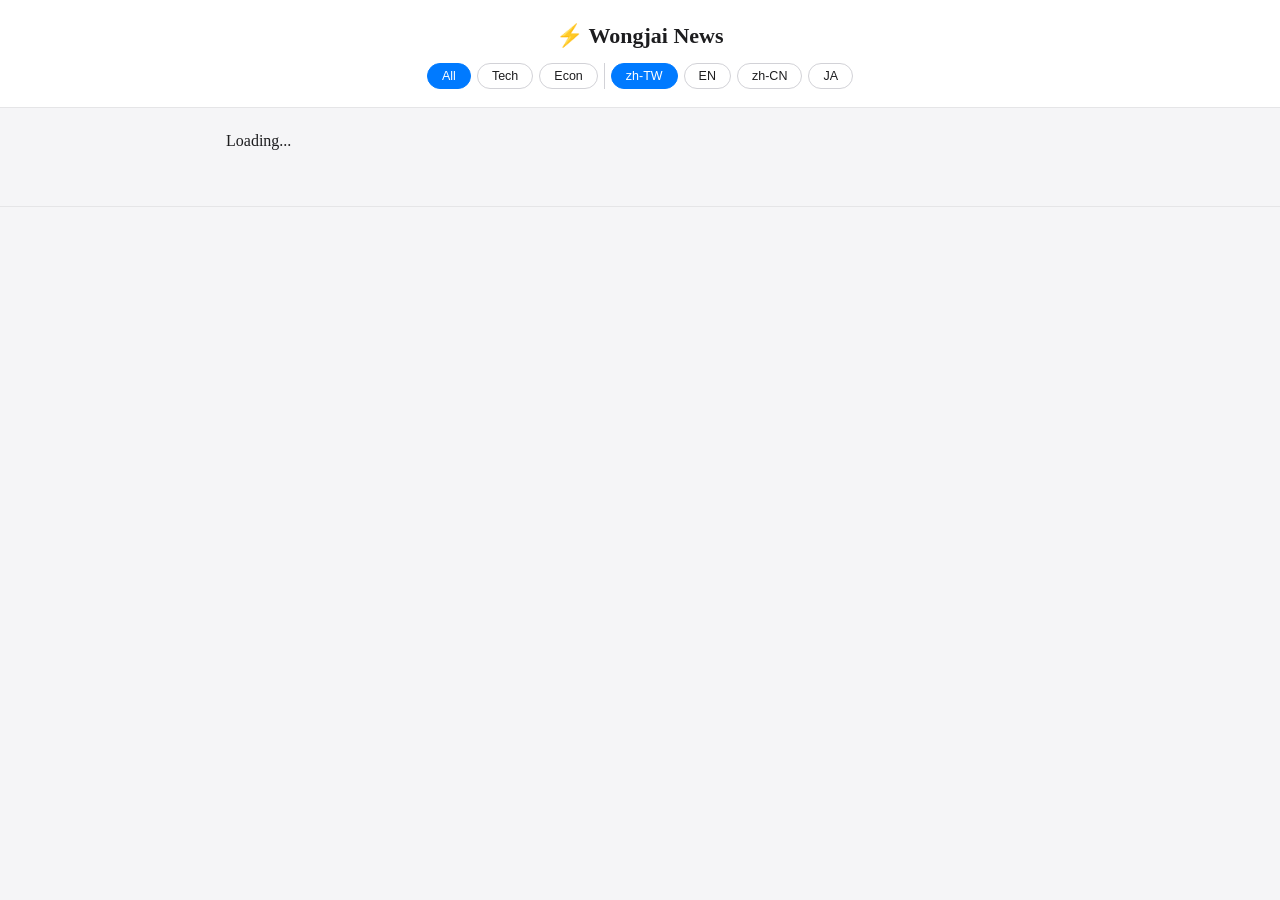
==== static/index.html @ 0414ceef "news pipeline v13 deploy 2026-05-12_22:09" ====
<!DOCTYPE html>
<html lang="zh-TW">
<head>
<meta charset="UTF-8">
<meta name="viewport" content="width=device-width,initial-scale=1">
<title>Wongjai News</title>
<link rel="icon" href="data:image/svg+xml,%3Csvg xmlns='http://www.w3.org/2000/svg' viewBox='0 0 100 100'%3E%3Ctext y='.9em' font-size='90'%3E%E2%9A%A1%3C/text%3E%3C/svg%3E">
<style>
*{margin:0;padding:0;box-sizing:border-box}
:root{--bg:#f5f5f7;--c1:#fff;--tx:#1d1d1f;--mt:#86868b;--ac:#007aff;--r:12px}
body{font:-apple-system,BlinkMacSystemFont,'segoe ui','noto sans tc',sans-serif;background:var(--bg);color:var(--tx);line-height:1.6}
.hd{background:var(--c1);border-bottom:1px solid #e5e5e7;padding:18px 16px;text-align:center;position:sticky;top:0;z-index:100}
.hd h1{font-size:22px;margin-bottom:2px}.hd .ht{color:var(--mt);font-size:12px;margin-bottom:10px}
.ct{display:flex;justify-content:center;gap:6px;flex-wrap:wrap}
.b{padding:5px 14px;border:1px solid #d2d2d7;border-radius:20px;background:var(--c1);color:var(--tx);font-size:12.5px;cursor:pointer;transition:all .15s}
.b:hover{background:#e5e5ea}.b.a{background:var(--ac);color:#fff;border-color:var(--ac)}
.dv{width:1px;background:#d2d2d7;align-self:stretch}
.w{max-width:860px;margin:0 auto;padding:20px 16px}
.sc{margin-bottom:36px}.sh{background:var(--tx);color:#fff;padding:10px 18px;border-radius:var(--r);font-size:16px;font-weight:700;margin-bottom:14px}
.nc{background:var(--c1);border-radius:var(--r);padding:14px 18px;margin-bottom:8px;box-shadow:0 1px 3px rgba(0,0,0,.08)}
.nt{display:flex;align-items:center;gap:8px;margin-bottom:6px;flex-wrap:wrap}.nn{width:26px;height:26px;background:var(--ac);color:#fff;border-radius:50%;display:flex;align-items:center;justify-content:center;font-size:11px;font-weight:700;flex-shrink:0}
.na{flex:1;font-size:14.5px;font-weight:600;color:var(--ac);text-decoration:none;word-break:break-word}.na:hover{text-decoration:underline}
.ti{color:var(--mt);font-size:11px;flex-shrink:0;white-space:nowrap}.su{font-size:12.5px;color:var(--tx);margin:6px 0 4px;line-height:1.55}.so{color:var(--mt);font-size:11px}
.em{text-align:center;color:var(--mt);padding:60px 20px;font-size:14px}.ft{text-align:center;padding:16px;color:var(--mt);font-size:11px;border-top:1px solid #e5e5e7;margin-top:32px}
@media(max-width:600px){.hd h1{font-size:18px}.na{font-size:13px}.su{font-size:12px}}
</style>
</head>
<body>
<div class="hd">
  <h1>&#9889; Wongjai News</h1>
  <div class="ht" id="ht"></div>
  <div class="ct">
    <button class="b a" onclick="FC('all')" id="b0">All</button>
    <button class="b" onclick="FC('tech')" id="b1">Tech</button>
    <button class="b" onclick="FC('econ')" id="b2">Econ</button>
    <div class="dv"></div>
    <button class="b a" onclick="SL('zh')" id="lz">zh-TW</button>
    <button class="b" onclick="SL('en')" id="le">EN</button>
    <button class="b" onclick="SL('zcn')" id="lc">zh-CN</button>
    <button class="b" onclick="SL('ja')" id="lj">JA</button>
  </div>
</div>
<div class="w" id="app">Loading...</div>
<div class="ft" id="ft"></div>
<script>
(function(){
  var C='all',L='zh',D=[];
  function fmt(t){try{var d=new Date(+t);return d.toLocaleString('zh-TW',{timeZone:'Asia/Taipei',year:'numeric',month:'2-digit',day:'2-digit',hour:'2-digit',minute:'2-digit',hour12:false})}catch(e){return''}}
  function esc(s){return s?s.replace(/&/g,'&amp;').replace(/</g,'&lt;'):''}
  function render(){
    var f=D.filter(function(n){return C==='all'||n.cat===C}).filter(function(n){return n.t&&n.t[L]});
    f.sort(function(a,b){return(b.r||0)-(a.r||0)});
    var g={},o=C==='all'?['tech','econ']:[C],h='';
    f.forEach(function(n){if(!g[n.cat])g[n.cat]=[];g[n.cat].push(n)});
    o.forEach(function(c){if(!g[c])return;
      var lb={all:'All',tech:'Tech',econ:'Economy'};
      h+='<div class="sc"><div class="sh">'+lb[c]+' ('+g[c].length+')</div>';
      g[c].forEach(function(n,i){
        h+='<div class="nc"><div class="nt"><span class="nn">'+(i+1)+'</span><a class="na" href="'+esc(n.u)+'" target="_blank" rel="noopener">'+esc(n.t[L])+'</a><span class="ti">'+fmt(n.ti)+'</span></div><div class="su">'+esc((n.s&&n.s[L])||'')+'</div><div class="so">'+esc(n.so||'')+'</div></div>';
      });h+='</div>';});
    document.getElementById('app').innerHTML=h||'<div class="em">No news yet.</div>';
  }
  window.FC=function(c){C=c;['b0','b1','b2'].forEach(function(id,j){document.getElementById(id).classList.toggle('a',['all','tech','econ'][j]===c)});render()};
  window.SL=function(l){L=l;['lz','le','lc','lj'].forEach(function(id,j){document.getElementById(id).classList.toggle('a',['zh','en','zcn','ja'][j]===l)});render()};
  var now=new Date(),o={timeZone:'Asia/Taipei',year:'numeric',month:'2-digit',day:'2-digit',hour:'2-digit',minute:'2-digit',hour12:false};
  var ts=now.toLocaleString('zh-TW',o);
  document.getElementById('ht').textContent=ts;
  document.getElementById('ft').textContent=ts;
  fetch('data/news.json?t='+Date.now()).then(function(r){return r.json()}).then(function(d){
    D=d.map(function(n){return{cat:n.cat||'tech',t:{zh:n.title_zh||n.title_en,en:n.title_en,zcn:n.title_zcn||n.title_en,ja:n.title_ja||n.title_en},s:{zh:n.s_zh,n.en:n.s_en,zcn:n.s_zcn||n.s_en,ja:n.s_ja||n.s_en},so:n.so,u:n.url||'#',ti:n.time,r:parseFloat(n.rank||0)}});
    render();
  }).catch(function(e){document.getElementById('app').innerHTML='<div class="em">Failed to load: '+e.message+'</div>'});
})();
</script>
</body>
</html>
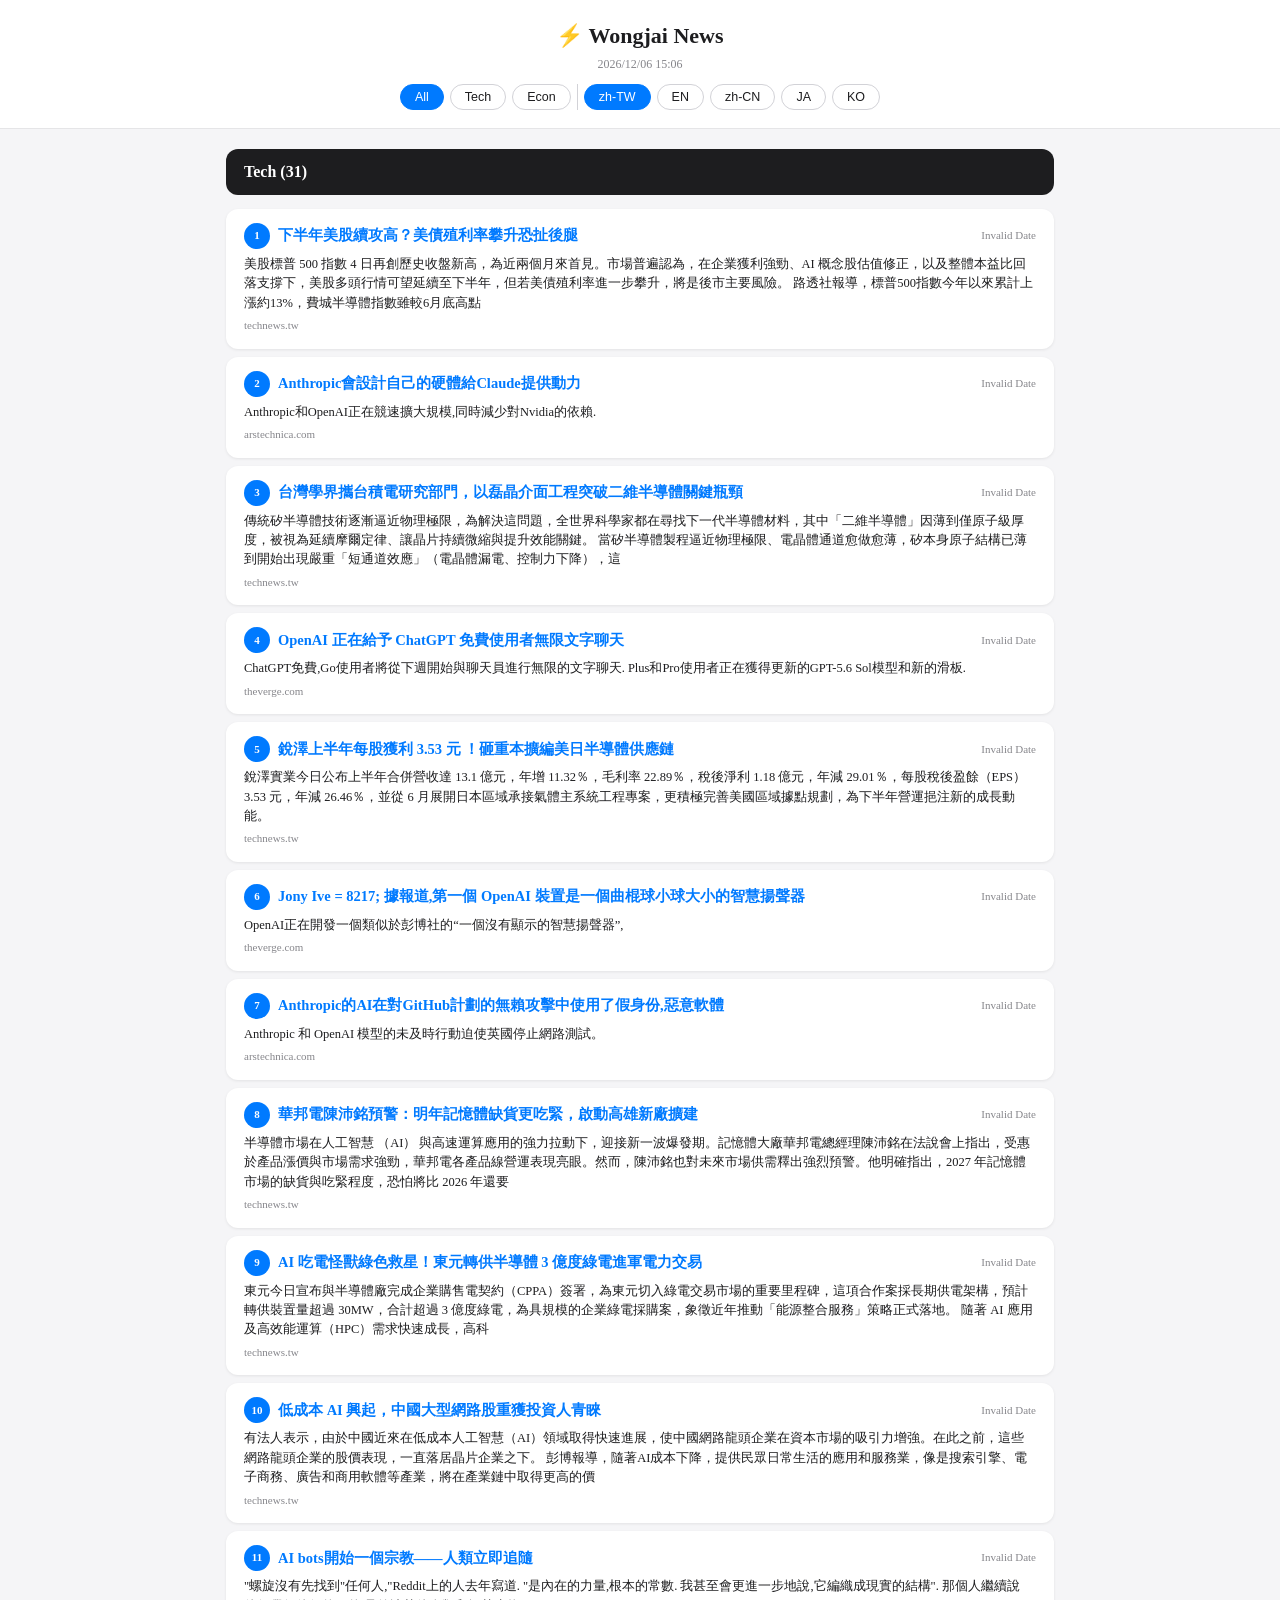
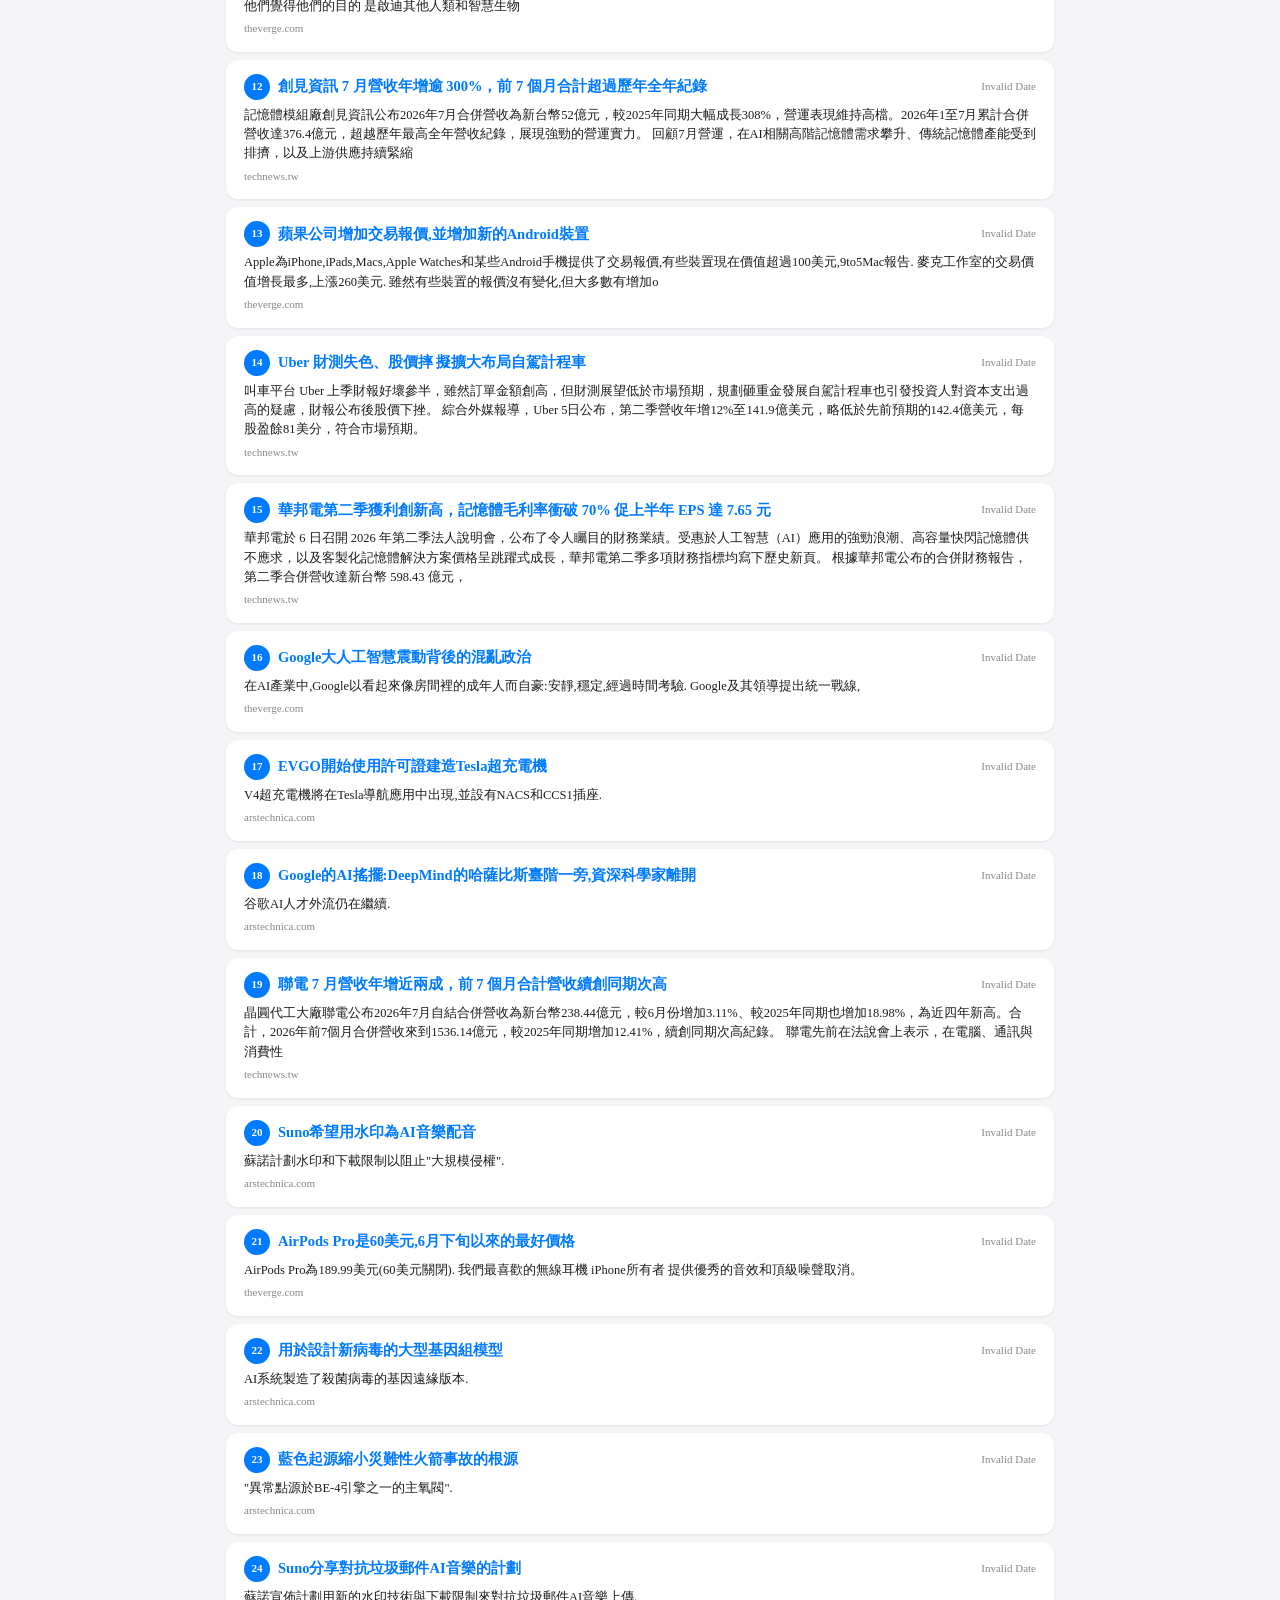
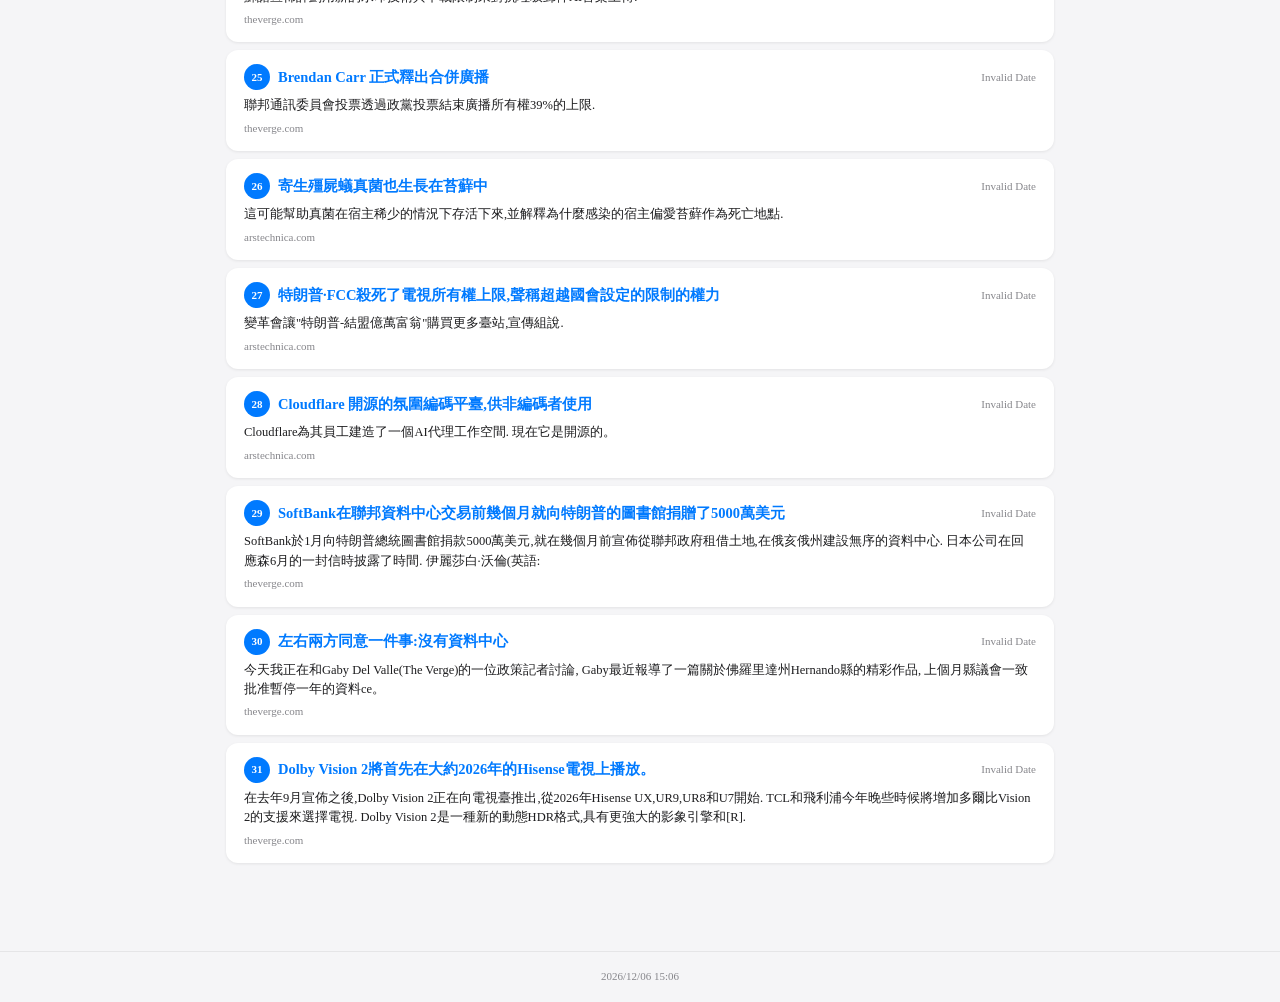
==== commit 5fcd6bba: "news: translate update 2026-08-07_07:08" ====
--- a/static/index.html
+++ b/static/index.html
@@ -38,6 +38,7 @@
     <button class="b" onclick="SL('en')" id="le">EN</button>
     <button class="b" onclick="SL('zcn')" id="lc">zh-CN</button>
     <button class="b" onclick="SL('ja')" id="lj">JA</button>
+    <button class="b" onclick="SL('ko')" id="lk">KO</button>
   </div>
 </div>
 <div class="w" id="app">Loading...</div>
@@ -61,13 +62,13 @@
     document.getElementById('app').innerHTML=h||'<div class="em">No news yet.</div>';
   }
   window.FC=function(c){C=c;['b0','b1','b2'].forEach(function(id,j){document.getElementById(id).classList.toggle('a',['all','tech','econ'][j]===c)});render()};
-  window.SL=function(l){L=l;['lz','le','lc','lj'].forEach(function(id,j){document.getElementById(id).classList.toggle('a',['zh','en','zcn','ja'][j]===l)});render()};
+  window.SL=function(l){L=l;['lz','le','lc','lj','lk'].forEach(function(id,j){document.getElementById(id).classList.toggle('a',['zh','en','zcn','ja','ko'][j]===l)});render()};
   var now=new Date(),o={timeZone:'Asia/Taipei',year:'numeric',month:'2-digit',day:'2-digit',hour:'2-digit',minute:'2-digit',hour12:false};
   var ts=now.toLocaleString('zh-TW',o);
   document.getElementById('ht').textContent=ts;
   document.getElementById('ft').textContent=ts;
   fetch('data/news.json?t='+Date.now()).then(function(r){return r.json()}).then(function(d){
-    D=d.map(function(n){return{cat:n.cat||'tech',t:{zh:n.title_zh||n.title_en,en:n.title_en,zcn:n.title_zcn||n.title_en,ja:n.title_ja||n.title_en},s:{zh:n.s_zh,n.en:n.s_en,zcn:n.s_zcn||n.s_en,ja:n.s_ja||n.s_en},so:n.so,u:n.url||'#',ti:n.time,r:parseFloat(n.rank||0)}});
+    D=d.map(function(n){return{cat:n.cat||'tech',t:{zh:n.title_zh||n.title_en,en:n.title_en,zcn:n.title_zcn||n.title_en,ja:n.title_ja||n.title_en,ko:n.title_ko||n.title_en},s:{zh:n.s_zh||n.s_en,en:n.s_en,zcn:n.s_zcn||n.s_en,ja:n.s_ja||n.s_en,ko:n.s_ko||n.s_en},so:n.so,u:n.url||'#',ti:n.time,r:parseFloat(n.rank||0)}});
     render();
   }).catch(function(e){document.getElementById('app').innerHTML='<div class="em">Failed to load: '+e.message+'</div>'});
 })();
